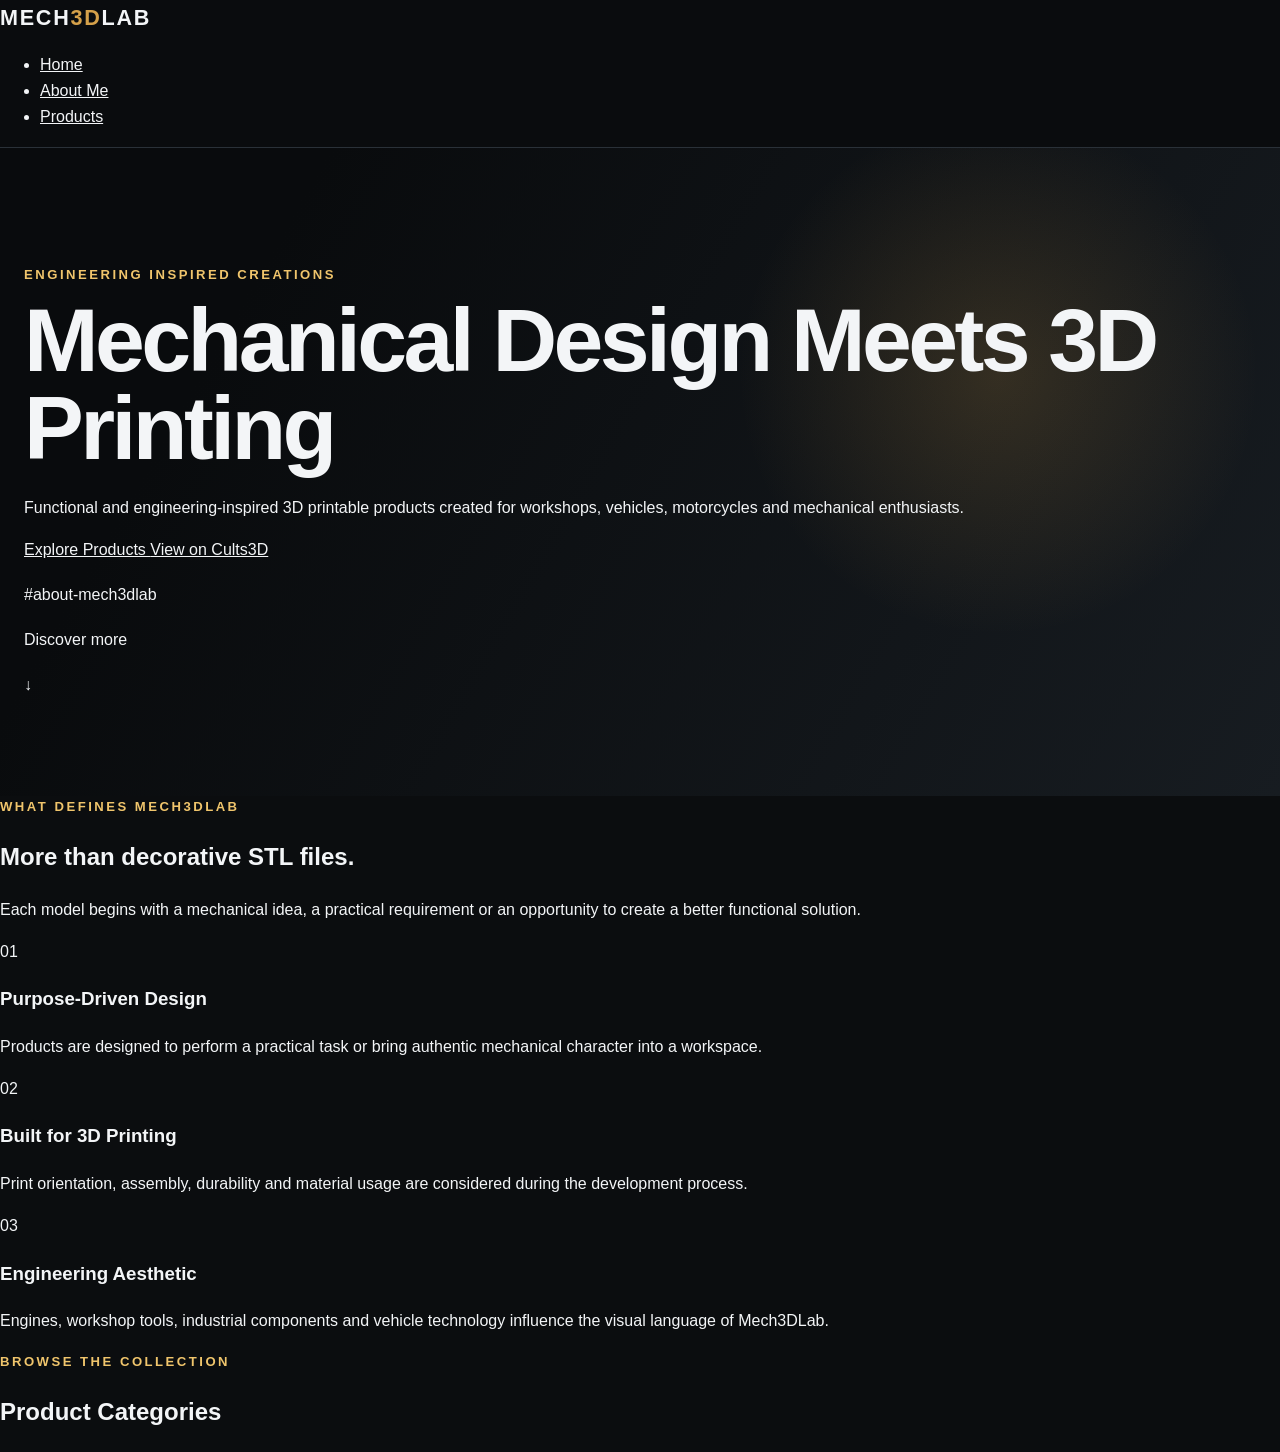
==== index.html @ e99264ec "Update homepage hero design Updated the title and added meta description for SEO. Enhanced navigatio" ====
<!DOCTYPE html>
<html lang="en">

<head>
    <meta charset="UTF-8">

    <meta
        name="viewport"
        content="width=device-width, initial-scale=1.0"
    >

    <title>Mech3DLab | Mechanical 3D Printable Designs</title>

    <meta
        name="description"
        content="Engineering-inspired 3D printable products for workshops, vehicles and motorcycles."
    >

    <link rel="stylesheet" href="styles.css">
</head>

<body>

    <header class="site-header">

        <nav class="navigation">

            <a class="brand" href="index.html">
                MECH<span>3D</span>LAB
            </a>

            <ul class="navigation-links">

                <li>
                    <a class="active" href="index.html">
                        Home
                    </a>
                </li>

                <li>
                    <a href="about.html">
                        About Me
                    </a>
                </li>

                <li>
                    <a href="products.html">
                        Products
                    </a>
                </li>

            </ul>

        </nav>

    </header>

    <main>

        <section class="hero">

            <div class="hero-shade"></div>

            <div class="hero-content">

                <p class="eyebrow">
                    Engineering Inspired Creations
                </p>

                <h1>
                    Mechanical Design
                    <span>Meets 3D Printing</span>
                </h1>

                <p class="hero-description">
                    Functional and engineering-inspired 3D printable
                    products created for workshops, vehicles,
                    motorcycles and mechanical enthusiasts.
                </p>

                <div class="hero-buttons">

                    <a class="button button-primary" href="products.html">
                        Explore Products
                    </a>

                    <a
                        class="button button-secondary"
                        href="https://cults3d.com/en/users/HushWall/3d-models"
                        target="_blank"
                        rel="noopener"
                    >
                        View on Cults3D
                    </a>

                </div>

            </div>

            #about-mech3dlab
                <span>Discover more</span>
                <span class="scroll-arrow">↓</span>
            </a>

        </section>

        <section class="content-section" id="about-mech3dlab">

            <div class="section-heading">

                <p class="eyebrow">
                    What Defines Mech3DLab
                </p>

                <h2>
                    More than decorative STL files.
                </h2>

                <p class="section-description">
                    Each model begins with a mechanical idea,
                    a practical requirement or an opportunity
                    to create a better functional solution.
                </p>

            </div>

            <div class="feature-grid">

                <article class="feature-card">

                    <span class="feature-number">
                        01
                    </span>

                    <h3>
                        Purpose-Driven Design
                    </h3>

                    <p>
                        Products are designed to perform a practical
                        task or bring authentic mechanical character
                        into a workspace.
                    </p>

                </article>

                <article class="feature-card">

                    <span class="feature-number">
                        02
                    </span>

                    <h3>
                        Built for 3D Printing
                    </h3>

                    <p>
                        Print orientation, assembly, durability
                        and material usage are considered during
                        the development process.
                    </p>

                </article>

                <article class="feature-card">

                    <span class="feature-number">
                        03
                    </span>

                    <h3>
                        Engineering Aesthetic
                    </h3>

                    <p>
                        Engines, workshop tools, industrial components
                        and vehicle technology influence the visual
                        language of Mech3DLab.
                    </p>

                </article>

            </div>

        </section>

        <section class="categories-section">

            <div class="section-heading">

                <p class="eyebrow">
                    Browse the Collection
                </p>

                <h2>
                    Product Categories
                </h2>

            </div>

            <div class="category-grid">

                <a
                    class="category-card"
                    href="products.html#mechanical"
                >

                    <span class="category-number">
---- styles.css ----
:root{--bg:#0b0d0f;--panel:#14181c;--panel2:#1b2025;--text:#f3f5f7;--muted:#a9b0b7;--line:#2a3138;--accent:#d5a14a;--accent2:#f0c56c;--max:1180px}*{box-sizing:border-box}html{scroll-behavior:smooth}body{margin:0;font-family:Arial,Helvetica,sans-serif;background:var(--bg);color:var(--text);line-height:1.65}a{color:inherit}.site-header{position:sticky;top:0;z-index:20;background:rgba(11,13,15,.94);border-bottom:1px solid var(--line)}.nav{max-width:var(--max);margin:auto;padding:16px 24px;display:flex;align-items:center;justify-content:space-between;gap:24px}.brand{font-size:1.35rem;font-weight:900;letter-spacing:.08em;text-decoration:none}.brand span{color:var(--accent)}.nav-links{display:flex;gap:24px;list-style:none;margin:0;padding:0}.nav-links a{text-decoration:none;color:var(--muted);font-weight:700}.nav-links a:hover,.nav-links a.active{color:var(--accent2)}.hero{min-height:72vh;display:grid;align-items:center;padding:88px 24px;background:radial-gradient(circle at 78% 35%,rgba(213,161,74,.18),transparent 24%),linear-gradient(120deg,#090b0d 20%,#171c21 100%)}.hero-inner{max-width:var(--max);width:100%;margin:auto;display:grid;grid-template-columns:1.2fr .8fr;gap:52px;align-items:center}.eyebrow{margin:0 0 12px;color:var(--accent2);font-size:.82rem;font-weight:900;letter-spacing:.19em;text-transform:uppercase}.hero h1,.page-hero h1{margin:0 0 22px;font-size:clamp(2.8rem,7vw,5.8rem);line-height:.98;letter-spacing:-.04em}.lead{max-width:720px;color:var(--muted);font-size:1.13rem}.actions{display:flex;flex-wrap:wrap;gap:12px;margin-top:30px}.btn{display:inline-block;padding:12px 20px;border-radius:4px;background:var(--accent);color:#111;text-decoration:none;font-weight:900}.btn:hover{background:var(--accent2)}.btn-outline{background:transparent;color:var(--text);border:1px solid #59616a}.hero-art{min-height:420px;border:1px solid var(--line);background:linear-gradient(145deg,#20262c,#0e1114);display:grid;place-items:center;position:relative;overflow:hidden;padding:30px;text-align:center;color:#d9dde1}.section{max-width:var(--max);margin:auto;padding:82px 24px}.section-head{max-width:760px;margin-bottom:34px}.section h2{margin:0 0 12px;font-size:clamp(2rem,4vw,3.1rem);line-height:1.1}.muted{color:var(--muted)}.grid{display:grid;gap:22px}.grid-2{grid-template-columns:repeat(2,minmax(0,1fr))}.grid-3{grid-template-columns:repeat(3,minmax(0,1fr))}.card{border:1px solid var(--line);background:var(--panel);overflow:hidden}.card-media{aspect-ratio:4/3;background:linear-gradient(145deg,#252c32,#101316);display:grid;place-items:center;color:#8f979f;text-align:center;padding:24px}.card-media img{width:100%;height:100%;object-fit:cover}.card-body{padding:24px}.card h3{margin:0 0 8px;font-size:1.34rem}.tag{display:inline-block;margin-bottom:14px;color:var(--accent2);font-size:.76rem;font-weight:900;letter-spacing:.13em;text-transform:uppercase}.text-link{color:var(--accent2);font-weight:900;text-decoration:none}.category{min-height:260px;padding:30px;border:1px solid var(--line);background:linear-gradient(145deg,var(--panel2),#101316);text-decoration:none;display:flex;flex-direction:column;justify-content:flex-end}.category:hover{border-color:var(--accent)}.category small{color:var(--accent2);font-weight:900;letter-spacing:.14em}.category h3{margin:12px 0 6px;font-size:1.55rem}.page-hero{padding:100px 24px 68px;background:linear-gradient(120deg,#0b0d0f,#1d2329)}.page-hero>div{max-width:var(--max);margin:auto}.about{display:grid;grid-template-columns:.8fr 1.2fr;gap:46px}.portrait{min-height:420px;border:1px solid var(--line);background:linear-gradient(145deg,#242b31,#101316);display:grid;place-items:center;color:#8f979f;text-align:center;padding:30px}.steps{counter-reset:step;list-style:none;padding:0}.steps li{position:relative;padding:0 0 28px 58px}.steps li:before{counter-increment:step;content:counter(step);position:absolute;left:0;top:0;width:38px;height:38px;display:grid;place-items:center;background:var(--accent);color:#111;font-weight:900}.site-footer{border-top:1px solid var(--line);background:#090b0d}.footer{max-width:var(--max);margin:auto;padding:38px 24px;display:flex;justify-content:space-between;gap:24px;color:var(--muted)}.footer a{color:var(--text);text-decoration:none}.notice{padding:18px 20px;border-left:3px solid var(--accent);background:#191d21;color:var(--muted)}@media(max-width:820px){.hero-inner,.about,.grid-2,.grid-3{grid-template-columns:1fr}.hero-art{min-height:300px}.nav{flex-direction:column}.nav-links{gap:16px}.footer{flex-direction:column}}
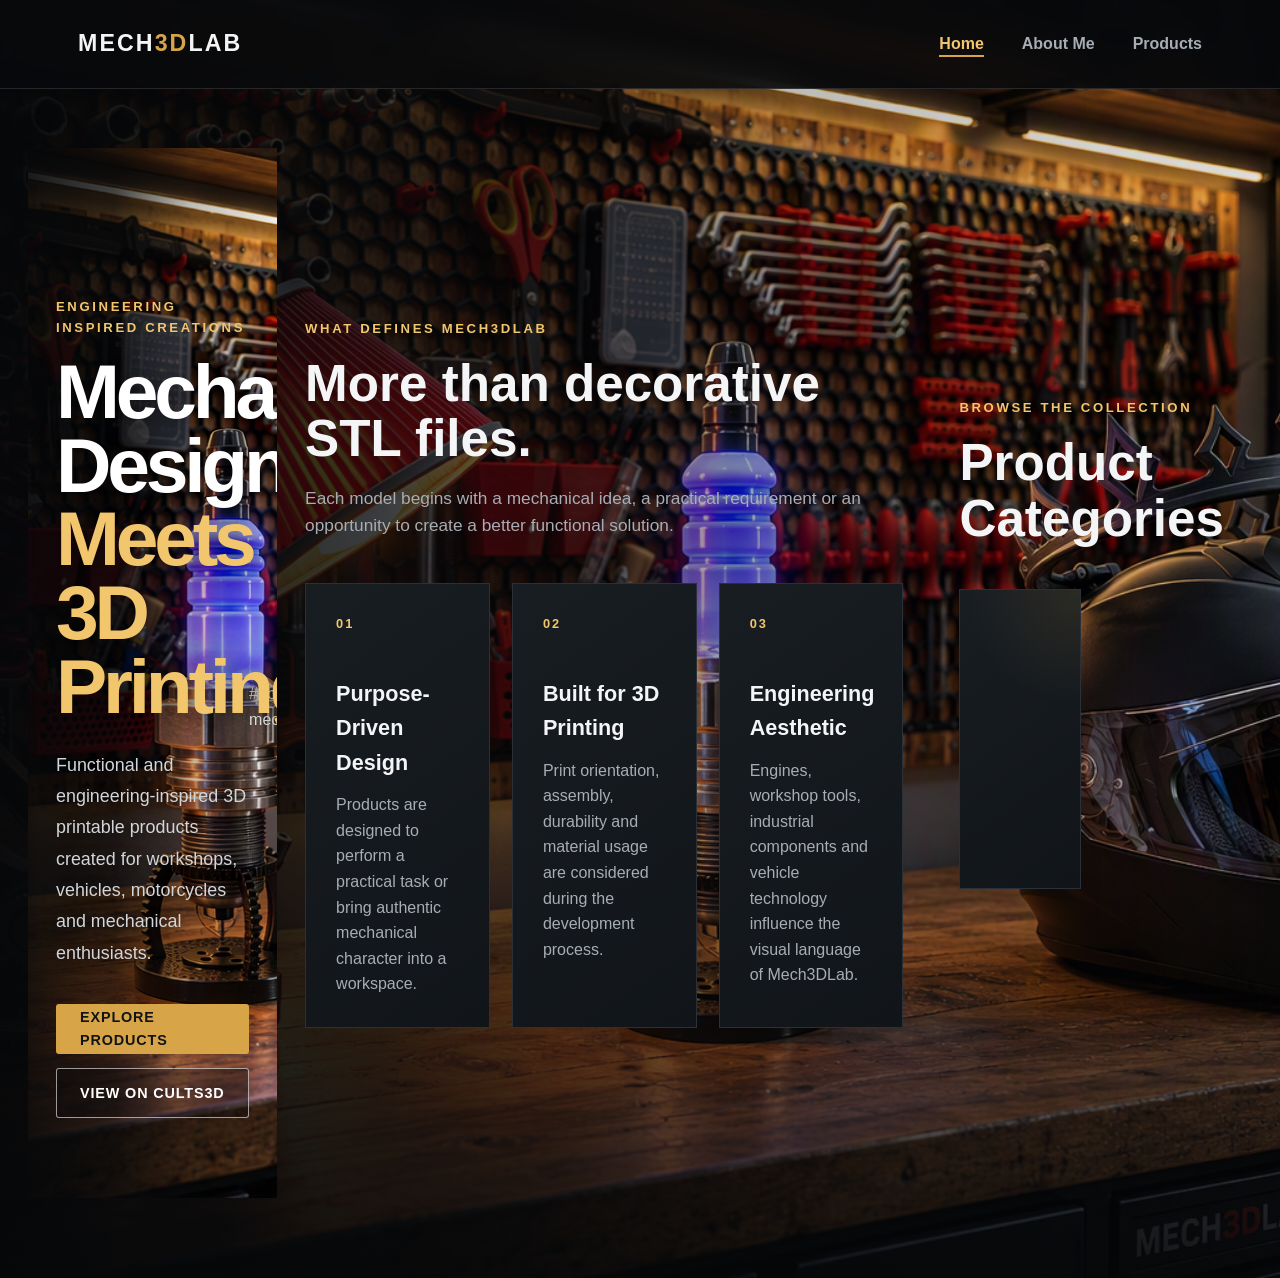
==== commit f78c0639: "Update index.html" ====
--- a/index.html
+++ b/index.html
@@ -59,9 +59,24 @@
 
         <section class="hero">
 
-            <div class="hero-shade"></div>
-
-            <div class="hero-content">
+ <section
+    class="hero"
+    style="
+        background-image:
+        linear-gradient(
+            90deg,
+            rgba(5,7,9,0.92) 0%,
+            rgba(5,7,9,0.75) 35%,
+            rgba(5,7,9,0.25) 65%,
+            rgba(5,7,9,0.05) 100%
+        ),
+        url('mech3dlab_banner.png');
+        background-size: cover;
+        background-position: center;
+    "
+>
+
+    <div class="hero-content">
 
                 <p class="eyebrow">
                     Engineering Inspired Creations
@@ -69,6 +84,7 @@
 
                 <h1>
                     Mechanical Design
+                    <br>
                     <span>Meets 3D Printing</span>
                 </h1>
 
--- a/styles.css
+++ b/styles.css
@@ -1 +1,574 @@
-:root{--bg:#0b0d0f;--panel:#14181c;--panel2:#1b2025;--text:#f3f5f7;--muted:#a9b0b7;--line:#2a3138;--accent:#d5a14a;--accent2:#f0c56c;--max:1180px}*{box-sizing:border-box}html{scroll-behavior:smooth}body{margin:0;font-family:Arial,Helvetica,sans-serif;background:var(--bg);color:var(--text);line-height:1.65}a{color:inherit}.site-header{position:sticky;top:0;z-index:20;background:rgba(11,13,15,.94);border-bottom:1px solid var(--line)}.nav{max-width:var(--max);margin:auto;padding:16px 24px;display:flex;align-items:center;justify-content:space-between;gap:24px}.brand{font-size:1.35rem;font-weight:900;letter-spacing:.08em;text-decoration:none}.brand span{color:var(--accent)}.nav-links{display:flex;gap:24px;list-style:none;margin:0;padding:0}.nav-links a{text-decoration:none;color:var(--muted);font-weight:700}.nav-links a:hover,.nav-links a.active{color:var(--accent2)}.hero{min-height:72vh;display:grid;align-items:center;padding:88px 24px;background:radial-gradient(circle at 78% 35%,rgba(213,161,74,.18),transparent 24%),linear-gradient(120deg,#090b0d 20%,#171c21 100%)}.hero-inner{max-width:var(--max);width:100%;margin:auto;display:grid;grid-template-columns:1.2fr .8fr;gap:52px;align-items:center}.eyebrow{margin:0 0 12px;color:var(--accent2);font-size:.82rem;font-weight:900;letter-spacing:.19em;text-transform:uppercase}.hero h1,.page-hero h1{margin:0 0 22px;font-size:clamp(2.8rem,7vw,5.8rem);line-height:.98;letter-spacing:-.04em}.lead{max-width:720px;color:var(--muted);font-size:1.13rem}.actions{display:flex;flex-wrap:wrap;gap:12px;margin-top:30px}.btn{display:inline-block;padding:12px 20px;border-radius:4px;background:var(--accent);color:#111;text-decoration:none;font-weight:900}.btn:hover{background:var(--accent2)}.btn-outline{background:transparent;color:var(--text);border:1px solid #59616a}.hero-art{min-height:420px;border:1px solid var(--line);background:linear-gradient(145deg,#20262c,#0e1114);display:grid;place-items:center;position:relative;overflow:hidden;padding:30px;text-align:center;color:#d9dde1}.section{max-width:var(--max);margin:auto;padding:82px 24px}.section-head{max-width:760px;margin-bottom:34px}.section h2{margin:0 0 12px;font-size:clamp(2rem,4vw,3.1rem);line-height:1.1}.muted{color:var(--muted)}.grid{display:grid;gap:22px}.grid-2{grid-template-columns:repeat(2,minmax(0,1fr))}.grid-3{grid-template-columns:repeat(3,minmax(0,1fr))}.card{border:1px solid var(--line);background:var(--panel);overflow:hidden}.card-media{aspect-ratio:4/3;background:linear-gradient(145deg,#252c32,#101316);display:grid;place-items:center;color:#8f979f;text-align:center;padding:24px}.card-media img{width:100%;height:100%;object-fit:cover}.card-body{padding:24px}.card h3{margin:0 0 8px;font-size:1.34rem}.tag{display:inline-block;margin-bottom:14px;color:var(--accent2);font-size:.76rem;font-weight:900;letter-spacing:.13em;text-transform:uppercase}.text-link{color:var(--accent2);font-weight:900;text-decoration:none}.category{min-height:260px;padding:30px;border:1px solid var(--line);background:linear-gradient(145deg,var(--panel2),#101316);text-decoration:none;display:flex;flex-direction:column;justify-content:flex-end}.category:hover{border-color:var(--accent)}.category small{color:var(--accent2);font-weight:900;letter-spacing:.14em}.category h3{margin:12px 0 6px;font-size:1.55rem}.page-hero{padding:100px 24px 68px;background:linear-gradient(120deg,#0b0d0f,#1d2329)}.page-hero>div{max-width:var(--max);margin:auto}.about{display:grid;grid-template-columns:.8fr 1.2fr;gap:46px}.portrait{min-height:420px;border:1px solid var(--line);background:linear-gradient(145deg,#242b31,#101316);display:grid;place-items:center;color:#8f979f;text-align:center;padding:30px}.steps{counter-reset:step;list-style:none;padding:0}.steps li{position:relative;padding:0 0 28px 58px}.steps li:before{counter-increment:step;content:counter(step);position:absolute;left:0;top:0;width:38px;height:38px;display:grid;place-items:center;background:var(--accent);color:#111;font-weight:900}.site-footer{border-top:1px solid var(--line);background:#090b0d}.footer{max-width:var(--max);margin:auto;padding:38px 24px;display:flex;justify-content:space-between;gap:24px;color:var(--muted)}.footer a{color:var(--text);text-decoration:none}.notice{padding:18px 20px;border-left:3px solid var(--accent);background:#191d21;color:var(--muted)}@media(max-width:820px){.hero-inner,.about,.grid-2,.grid-3{grid-template-columns:1fr}.hero-art{min-height:300px}.nav{flex-direction:column}.nav-links{gap:16px}.footer{flex-direction:column}}+:root {
+    --background: #0a0c0e;
+    --surface: #111519;
+    --surface-light: #181d22;
+    --text: #f4f5f6;
+    --muted: #a7adb4;
+    --border: #293038;
+    --accent: #d7a548;
+    --accent-light: #f2c66d;
+    --maximum-width: 1180px;
+}
+
+* {
+    box-sizing: border-box;
+}
+
+html {
+    scroll-behavior: smooth;
+}
+
+body {
+    margin: 0;
+    min-width: 320px;
+    background: var(--background);
+    color: var(--text);
+    font-family: Arial, Helvetica, sans-serif;
+    line-height: 1.6;
+}
+
+a {
+    color: inherit;
+}
+
+.site-header {
+    position: fixed;
+    top: 0;
+    left: 0;
+    z-index: 1000;
+    width: 100%;
+    border-bottom: 1px solid rgba(255, 255, 255, 0.12);
+    background: rgba(8, 10, 12, 0.88);
+    backdrop-filter: blur(12px);
+}
+
+.navigation {
+    width: 100%;
+    max-width: var(--maximum-width);
+    min-height: 88px;
+    margin: 0 auto;
+    padding: 0 28px;
+    display: flex;
+    align-items: center;
+    justify-content: space-between;
+    gap: 30px;
+}
+
+.brand {
+    color: var(--text);
+    font-size: 1.45rem;
+    font-weight: 900;
+    letter-spacing: 0.09em;
+    text-decoration: none;
+}
+
+.brand span {
+    color: var(--accent);
+}
+
+.navigation-links {
+    display: flex;
+    align-items: center;
+    gap: 38px;
+    margin: 0;
+    padding: 0;
+    list-style: none;
+}
+
+.navigation-links a {
+    position: relative;
+    padding: 31px 0 26px;
+    color: var(--muted);
+    font-size: 1rem;
+    font-weight: 800;
+    text-decoration: none;
+    transition:
+        color 0.2s ease,
+        border-color 0.2s ease;
+}
+
+.navigation-links a::after {
+    content: "";
+    position: absolute;
+    right: 0;
+    bottom: 21px;
+    left: 0;
+    height: 2px;
+    background: var(--accent);
+    transform: scaleX(0);
+    transform-origin: center;
+    transition: transform 0.2s ease;
+}
+
+.navigation-links a:hover,
+.navigation-links a.active {
+    color: var(--accent-light);
+}
+
+.navigation-links a:hover::after,
+.navigation-links a.active::after {
+    transform: scaleX(1);
+}
+
+.hero {
+    position: relative;
+    min-height: 100vh;
+    padding: 148px 28px 80px;
+    display: flex;
+    align-items: center;
+    overflow: hidden;
+
+    background-image:
+        linear-gradient(
+            90deg,
+            rgba(5, 7, 9, 0.96) 0%,
+            rgba(5, 7, 9, 0.78) 30%,
+            rgba(5, 7, 9, 0.25) 62%,
+            rgba(5, 7, 9, 0.10) 100%
+        ),
+        linear-gradient(
+            0deg,
+            rgba(5, 7, 9, 0.72) 0%,
+            rgba(5, 7, 9, 0) 34%
+        ),
+        url("mech3dlab_banner.png");
+
+    background-repeat: no-repeat;
+    background-position: center center;
+    background-size: cover;
+}
+
+.hero-shade {
+    position: absolute;
+    inset: 0;
+    pointer-events: none;
+
+    background:
+        radial-gradient(
+            circle at 22% 48%,
+            rgba(215, 165, 72, 0.11),
+            transparent 35%
+        );
+}
+
+.hero-content {
+    position: relative;
+    z-index: 2;
+    width: 100%;
+    max-width: var(--maximum-width);
+    margin: 0 auto;
+}
+
+.eyebrow {
+    margin: 0 0 17px;
+    color: var(--accent-light);
+    font-size: 0.82rem;
+    font-weight: 900;
+    letter-spacing: 0.2em;
+    text-transform: uppercase;
+}
+
+.hero h1 {
+    max-width: 790px;
+    margin: 0;
+    color: #ffffff;
+    font-size: clamp(3.1rem, 6vw, 6.2rem);
+    font-weight: 900;
+    letter-spacing: -0.055em;
+    line-height: 0.96;
+    text-shadow: 0 5px 25px rgba(0, 0, 0, 0.55);
+}
+
+.hero h1 span {
+    display: block;
+    color: var(--accent-light);
+}
+
+.hero-description {
+    max-width: 630px;
+    margin: 26px 0 0;
+    color: #d2d6da;
+    font-size: 1.12rem;
+    line-height: 1.75;
+    text-shadow: 0 3px 14px rgba(0, 0, 0, 0.75);
+}
+
+.hero-buttons {
+    display: flex;
+    flex-wrap: wrap;
+    gap: 14px;
+    margin-top: 35px;
+}
+
+.button {
+    display: inline-flex;
+    min-height: 50px;
+    padding: 0 23px;
+    align-items: center;
+    justify-content: center;
+    border: 1px solid transparent;
+    border-radius: 3px;
+    font-size: 0.9rem;
+    font-weight: 900;
+    letter-spacing: 0.06em;
+    text-decoration: none;
+    text-transform: uppercase;
+    transition:
+        transform 0.2s ease,
+        background 0.2s ease,
+        border-color 0.2s ease;
+}
+
+.button:hover {
+    transform: translateY(-2px);
+}
+
+.button-primary {
+    background: var(--accent);
+    color: #111315;
+}
+
+.button-primary:hover {
+    background: var(--accent-light);
+}
+
+.button-secondary {
+    border-color: rgba(255, 255, 255, 0.58);
+    background: rgba(8, 10, 12, 0.38);
+    color: #ffffff;
+}
+
+.button-secondary:hover {
+    border-color: var(--accent-light);
+    background: rgba(8, 10, 12, 0.78);
+}
+
+.scroll-indicator {
+    position: absolute;
+    bottom: 25px;
+    left: 50%;
+    z-index: 3;
+    display: flex;
+    flex-direction: column;
+    align-items: center;
+    color: rgba(255, 255, 255, 0.76);
+    font-size: 0.72rem;
+    font-weight: 800;
+    letter-spacing: 0.12em;
+    text-decoration: none;
+    text-transform: uppercase;
+    transform: translateX(-50%);
+}
+
+.scroll-arrow {
+    margin-top: 4px;
+    color: var(--accent-light);
+    font-size: 1.4rem;
+    line-height: 1;
+}
+
+.content-section,
+.categories-section {
+    max-width: var(--maximum-width);
+    margin: 0 auto;
+    padding: 95px 28px;
+}
+
+.categories-section {
+    padding-top: 35px;
+}
+
+.section-heading {
+    max-width: 760px;
+    margin-bottom: 43px;
+}
+
+.section-heading h2 {
+    margin: 0 0 18px;
+    font-size: clamp(2.1rem, 4vw, 3.5rem);
+    line-height: 1.08;
+}
+
+.section-description {
+    margin: 0;
+    color: var(--muted);
+    font-size: 1.08rem;
+}
+
+.feature-grid {
+    display: grid;
+    grid-template-columns: repeat(3, minmax(0, 1fr));
+    gap: 22px;
+}
+
+.feature-card {
+    min-height: 260px;
+    padding: 30px;
+    border: 1px solid var(--border);
+    background:
+        linear-gradient(
+            145deg,
+            var(--surface-light),
+            var(--surface)
+        );
+}
+
+.feature-number {
+    display: block;
+    margin-bottom: 42px;
+    color: var(--accent-light);
+    font-size: 0.8rem;
+    font-weight: 900;
+    letter-spacing: 0.16em;
+}
+
+.feature-card h3 {
+    margin: 0 0 12px;
+    font-size: 1.35rem;
+}
+
+.feature-card p {
+    margin: 0;
+    color: var(--muted);
+}
+
+.category-grid {
+    display: grid;
+    grid-template-columns: repeat(2, minmax(0, 1fr));
+    gap: 22px;
+}
+
+.category-card {
+    min-height: 300px;
+    padding: 32px;
+    display: flex;
+    flex-direction: column;
+    justify-content: flex-end;
+    border: 1px solid var(--border);
+    background:
+        radial-gradient(
+            circle at 100% 0%,
+            rgba(215, 165, 72, 0.11),
+            transparent 36%
+        ),
+        linear-gradient(
+            145deg,
+            var(--surface-light),
+            var(--surface)
+        );
+    text-decoration: none;
+    transition:
+        border-color 0.2s ease,
+        transform 0.2s ease;
+}
+
+.category-card:hover {
+    border-color: var(--accent);
+    transform: translateY(-3px);
+}
+
+.category-number {
+    margin-bottom: auto;
+    color: var(--accent-light);
+    font-size: 0.76rem;
+    font-weight: 900;
+    letter-spacing: 0.15em;
+    text-transform: uppercase;
+}
+
+.category-card h3 {
+    margin: 42px 0 10px;
+    font-size: 1.52rem;
+}
+
+.category-card p {
+    max-width: 470px;
+    margin: 0;
+    color: var(--muted);
+}
+
+.category-link {
+    margin-top: 22px;
+    color: var(--accent-light);
+    font-size: 0.87rem;
+    font-weight: 900;
+    letter-spacing: 0.05em;
+    text-transform: uppercase;
+}
+
+.site-footer {
+    border-top: 1px solid var(--border);
+    background: #07090a;
+}
+
+.footer-content {
+    max-width: var(--maximum-width);
+    margin: 0 auto;
+    padding: 55px 28px 35px;
+    display: flex;
+    justify-content: space-between;
+    gap: 40px;
+}
+
+.footer-brand {
+    color: var(--text);
+    font-size: 1.25rem;
+    font-weight: 900;
+    letter-spacing: 0.09em;
+    text-decoration: none;
+}
+
+.footer-brand span {
+    color: var(--accent);
+}
+
+.footer-content p {
+    max-width: 450px;
+    margin: 12px 0 0;
+    color: var(--muted);
+}
+
+.footer-links {
+    display: flex;
+    flex-wrap: wrap;
+    align-content: flex-start;
+    gap: 25px;
+}
+
+.footer-links a {
+    color: var(--muted);
+    font-weight: 700;
+    text-decoration: none;
+}
+
+.footer-links a:hover {
+    color: var(--accent-light);
+}
+
+.footer-bottom {
+    max-width: var(--maximum-width);
+    margin: 0 auto;
+    padding: 22px 28px;
+    border-top: 1px solid var(--border);
+    color: #747b82;
+    font-size: 0.84rem;
+}
+
+@media (max-width: 900px) {
+
+    .feature-grid {
+        grid-template-columns: 1fr;
+    }
+
+    .hero {
+        background-position: 58% center;
+    }
+
+    .hero-content {
+        padding-right: 20%;
+    }
+
+}
+
+@media (max-width: 720px) {
+
+    .site-header {
+        position: absolute;
+    }
+
+    .navigation {
+        min-height: auto;
+        padding-top: 18px;
+        padding-bottom: 18px;
+        flex-direction: column;
+        gap: 12px;
+    }
+
+    .navigation-links {
+        width: 100%;
+        justify-content: center;
+        gap: 24px;
+    }
+
+    .navigation-links a {
+        padding: 4px 0 10px;
+        font-size: 0.87rem;
+    }
+
+    .navigation-links a::after {
+        bottom: 3px;
+    }
+
+    .hero {
+        min-height: 100svh;
+        padding-top: 155px;
+        background-position: 62% center;
+    }
+
+    .hero::before {
+        content: "";
+        position: absolute;
+        inset: 0;
+        background: rgba(5, 7, 9, 0.25);
+    }
+
+    .hero-content {
+        padding-right: 0;
+    }
+
+    .hero h1 {
+        font-size: clamp(2.7rem, 13vw, 4.5rem);
+    }
+
+    .hero-description {
+        max-width: 520px;
+        font-size: 1rem;
+    }
+
+    .category-grid {
+        grid-template-columns: 1fr;
+    }
+
+    .footer-content {
+        flex-direction: column;
+    }
+
+}
+
+@media (max-width: 460px) {
+
+    .navigation {
+        padding-right: 18px;
+        padding-left: 18px;
+    }
+
+    .navigation-links {
+        gap: 15px;
+    }
+
+    .hero,
+    .content-section,
+    .categories-section {
+        padding-right: 18px;
+        padding-left: 18px;
+    }
+
+    .hero-buttons {
+        flex-direction: column;
+        align-items: stretch;
+    }
+
+    .button {
+        width: 100%;
+    }
+
+    .scroll-indicator {
+        display: none;
+    }
+
+    .feature-card,
+    .category-card {
+        padding: 25px;
+    }
+
+}
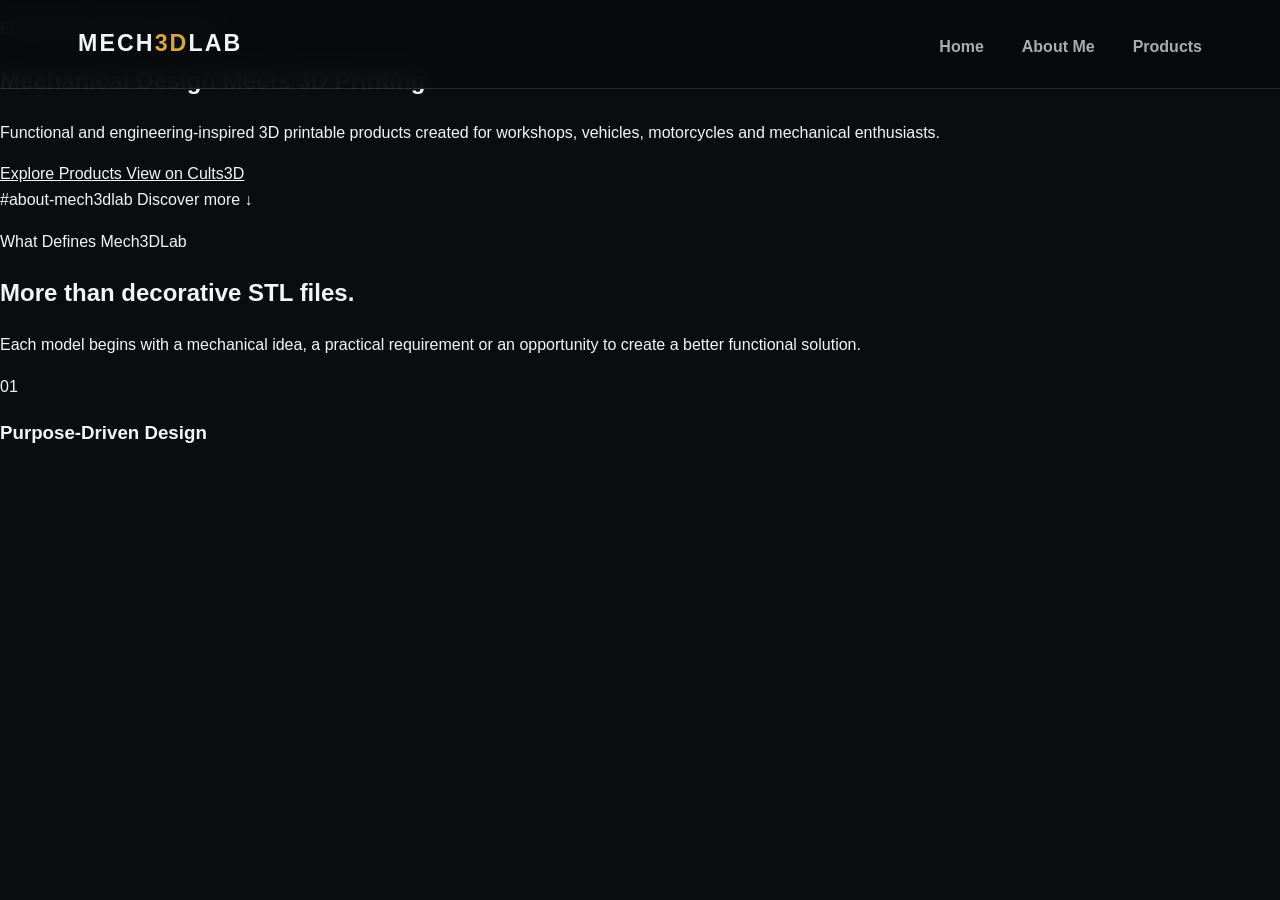
==== commit 6c07be46: "Refactor HTML structure for improved semantics" ====
--- a/index.html
+++ b/index.html
@@ -21,205 +21,129 @@
 
 <body>
 
-    <header class="site-header">
+<header class="site-header">
 
-        <nav class="navigation">
+    <nav class="navigation">
 
-            <a class="brand" href="index.html">
-                MECH<span>3D</span>LAB
-            </a>
+        <a class="brand" href="index.html">
+            MECH<span>3D</span>LAB
+        </a>
 
-            <ul class="navigation-links">
+        <ul class="navigation-links">
 
-                <li>
-                    <a class="active" href="index.html">
-                        Home
-                    </a>
-                </li>
+            <li>
+                <a class="active" href="index.html">
+                    Home
+                </a>
+            </li>
 
-                <li>
-                    <a href="about.html">
-                        About Me
-                    </a>
-                </li>
+            <li>
+                <a href="about.html">
+                    About Me
+                </a>
+            </li>
 
-                <li>
-                    <a href="products.html">
-                        Products
-                    </a>
-                </li>
+            <li>
+                <a href="products.html">
+                    Products
+                </a>
+            </li>
 
-            </ul>
+        </ul>
 
-        </nav>
+    </nav>
 
-    </header>
+</header>
 
-    <main>
+<main>
 
-        <section class="hero">
+    <section class="hero">
 
- <section
-    class="hero"
-    style="
-        background-image:
-        linear-gradient(
-            90deg,
-            rgba(5,7,9,0.92) 0%,
-            rgba(5,7,9,0.75) 35%,
-            rgba(5,7,9,0.25) 65%,
-            rgba(5,7,9,0.05) 100%
-        ),
-        url('mech3dlab_banner.png');
-        background-size: cover;
-        background-position: center;
-    "
->
+        <div class="hero-shade"></div>
 
-    <div class="hero-content">
+        <div class="hero-content">
 
-                <p class="eyebrow">
-                    Engineering Inspired Creations
-                </p>
+            <p class="eyebrow">
+                Engineering Inspired Creations
+            </p>
 
-                <h1>
-                    Mechanical Design
-                    <br>
-                    <span>Meets 3D Printing</span>
-                </h1>
+            <h1>
+                Mechanical Design
+                <span>Meets 3D Printing</span>
+            </h1>
 
-                <p class="hero-description">
-                    Functional and engineering-inspired 3D printable
-                    products created for workshops, vehicles,
-                    motorcycles and mechanical enthusiasts.
-                </p>
+            <p class="hero-description">
+                Functional and engineering-inspired 3D printable
+                products created for workshops, vehicles,
+                motorcycles and mechanical enthusiasts.
+            </p>
 
-                <div class="hero-buttons">
+            <div class="hero-buttons">
 
-                    <a class="button button-primary" href="products.html">
-                        Explore Products
-                    </a>
+                <a
+                    class="button button-primary"
+                    href="products.html"
+                >
+                    Explore Products
+                </a>
 
-                    <a
-                        class="button button-secondary"
-                        href="https://cults3d.com/en/users/HushWall/3d-models"
-                        target="_blank"
-                        rel="noopener"
-                    >
-                        View on Cults3D
-                    </a>
-
-                </div>
+                <a
+                    class="button button-secondary"
+                    href="https://cults3d.com/en/users/HushWall/3d-models"
+                    target="_blank"
+                    rel="noopener"
+                >
+                    View on Cults3D
+                </a>
 
             </div>
 
-            #about-mech3dlab
-                <span>Discover more</span>
-                <span class="scroll-arrow">↓</span>
-            </a>
+        </div>
 
-        </section>
+        #about-mech3dlab
 
-        <section class="content-section" id="about-mech3dlab">
+            <span>
+                Discover more
+            </span>
 
-            <div class="section-heading">
+            <span class="scroll-arrow">
+                ↓
+            </span>
 
-                <p class="eyebrow">
-                    What Defines Mech3DLab
-                </p>
+        </a>
 
-                <h2>
-                    More than decorative STL files.
-                </h2>
+    </section>
 
-                <p class="section-description">
-                    Each model begins with a mechanical idea,
-                    a practical requirement or an opportunity
-                    to create a better functional solution.
-                </p>
+    <section
+        class="content-section"
+        id="about-mech3dlab"
+    >
 
-            </div>
+        <div class="section-heading">
 
-            <div class="feature-grid">
+            <p class="eyebrow">
+                What Defines Mech3DLab
+            </p>
 
-                <article class="feature-card">
+            <h2>
+                More than decorative STL files.
+            </h2>
 
-                    <span class="feature-number">
-                        01
-                    </span>
+            <p class="section-description">
+                Each model begins with a mechanical idea,
+                a practical requirement or an opportunity
+                to create a better functional solution.
+            </p>
 
-                    <h3>
-                        Purpose-Driven Design
-                    </h3>
+        </div>
 
-                    <p>
-                        Products are designed to perform a practical
-                        task or bring authentic mechanical character
-                        into a workspace.
-                    </p>
+        <div class="feature-grid">
 
-                </article>
+            <article class="feature-card">
 
-                <article class="feature-card">
+                <span class="feature-number">
+                    01
+                </span>
 
-                    <span class="feature-number">
-                        02
-                    </span>
-
-                    <h3>
-                        Built for 3D Printing
-                    </h3>
-
-                    <p>
-                        Print orientation, assembly, durability
-                        and material usage are considered during
-                        the development process.
-                    </p>
-
-                </article>
-
-                <article class="feature-card">
-
-                    <span class="feature-number">
-                        03
-                    </span>
-
-                    <h3>
-                        Engineering Aesthetic
-                    </h3>
-
-                    <p>
-                        Engines, workshop tools, industrial components
-                        and vehicle technology influence the visual
-                        language of Mech3DLab.
-                    </p>
-
-                </article>
-
-            </div>
-
-        </section>
-
-        <section class="categories-section">
-
-            <div class="section-heading">
-
-                <p class="eyebrow">
-                    Browse the Collection
-                </p>
-
-                <h2>
-                    Product Categories
-                </h2>
-
-            </div>
-
-            <div class="category-grid">
-
-                <a
-                    class="category-card"
-                    href="products.html#mechanical"
-                >
-
-                    <span class="category-number">
-  
+                <h3>
+                    Purpose-Driven Design
--- a/styles.css
+++ b/styles.css
@@ -31,6 +31,8 @@
     color: inherit;
 }
 
+/* HEADER */
+
 .site-header {
     position: fixed;
     top: 0;
@@ -38,7 +40,7 @@
     z-index: 1000;
     width: 100%;
     border-bottom: 1px solid rgba(255, 255, 255, 0.12);
-    background: rgba(8, 10, 12, 0.88);
+    background: rgba(8, 10, 12, 0.93);
     backdrop-filter: blur(12px);
 }
 
@@ -75,500 +77,24 @@
     list-style: none;
 }
 
+.navigation-links li {
+    margin: 0;
+    padding: 0;
+    list-style: none;
+}
+
 .navigation-links a {
     position: relative;
+    display: block;
     padding: 31px 0 26px;
     color: var(--muted);
     font-size: 1rem;
     font-weight: 800;
     text-decoration: none;
-    transition:
-        color 0.2s ease,
-        border-color 0.2s ease;
+    transition: color 0.2s ease;
 }
 
 .navigation-links a::after {
     content: "";
     position: absolute;
-    right: 0;
-    bottom: 21px;
-    left: 0;
-    height: 2px;
-    background: var(--accent);
-    transform: scaleX(0);
-    transform-origin: center;
-    transition: transform 0.2s ease;
-}
-
-.navigation-links a:hover,
-.navigation-links a.active {
-    color: var(--accent-light);
-}
-
-.navigation-links a:hover::after,
-.navigation-links a.active::after {
-    transform: scaleX(1);
-}
-
-.hero {
-    position: relative;
-    min-height: 100vh;
-    padding: 148px 28px 80px;
-    display: flex;
-    align-items: center;
-    overflow: hidden;
-
-    background-image:
-        linear-gradient(
-            90deg,
-            rgba(5, 7, 9, 0.96) 0%,
-            rgba(5, 7, 9, 0.78) 30%,
-            rgba(5, 7, 9, 0.25) 62%,
-            rgba(5, 7, 9, 0.10) 100%
-        ),
-        linear-gradient(
-            0deg,
-            rgba(5, 7, 9, 0.72) 0%,
-            rgba(5, 7, 9, 0) 34%
-        ),
-        url("mech3dlab_banner.png");
-
-    background-repeat: no-repeat;
-    background-position: center center;
-    background-size: cover;
-}
-
-.hero-shade {
-    position: absolute;
-    inset: 0;
-    pointer-events: none;
-
-    background:
-        radial-gradient(
-            circle at 22% 48%,
-            rgba(215, 165, 72, 0.11),
-            transparent 35%
-        );
-}
-
-.hero-content {
-    position: relative;
-    z-index: 2;
-    width: 100%;
-    max-width: var(--maximum-width);
-    margin: 0 auto;
-}
-
-.eyebrow {
-    margin: 0 0 17px;
-    color: var(--accent-light);
-    font-size: 0.82rem;
-    font-weight: 900;
-    letter-spacing: 0.2em;
-    text-transform: uppercase;
-}
-
-.hero h1 {
-    max-width: 790px;
-    margin: 0;
-    color: #ffffff;
-    font-size: clamp(3.1rem, 6vw, 6.2rem);
-    font-weight: 900;
-    letter-spacing: -0.055em;
-    line-height: 0.96;
-    text-shadow: 0 5px 25px rgba(0, 0, 0, 0.55);
-}
-
-.hero h1 span {
-    display: block;
-    color: var(--accent-light);
-}
-
-.hero-description {
-    max-width: 630px;
-    margin: 26px 0 0;
-    color: #d2d6da;
-    font-size: 1.12rem;
-    line-height: 1.75;
-    text-shadow: 0 3px 14px rgba(0, 0, 0, 0.75);
-}
-
-.hero-buttons {
-    display: flex;
-    flex-wrap: wrap;
-    gap: 14px;
-    margin-top: 35px;
-}
-
-.button {
-    display: inline-flex;
-    min-height: 50px;
-    padding: 0 23px;
-    align-items: center;
-    justify-content: center;
-    border: 1px solid transparent;
-    border-radius: 3px;
-    font-size: 0.9rem;
-    font-weight: 900;
-    letter-spacing: 0.06em;
-    text-decoration: none;
-    text-transform: uppercase;
-    transition:
-        transform 0.2s ease,
-        background 0.2s ease,
-        border-color 0.2s ease;
-}
-
-.button:hover {
-    transform: translateY(-2px);
-}
-
-.button-primary {
-    background: var(--accent);
-    color: #111315;
-}
-
-.button-primary:hover {
-    background: var(--accent-light);
-}
-
-.button-secondary {
-    border-color: rgba(255, 255, 255, 0.58);
-    background: rgba(8, 10, 12, 0.38);
-    color: #ffffff;
-}
-
-.button-secondary:hover {
-    border-color: var(--accent-light);
-    background: rgba(8, 10, 12, 0.78);
-}
-
-.scroll-indicator {
-    position: absolute;
-    bottom: 25px;
-    left: 50%;
-    z-index: 3;
-    display: flex;
-    flex-direction: column;
-    align-items: center;
-    color: rgba(255, 255, 255, 0.76);
-    font-size: 0.72rem;
-    font-weight: 800;
-    letter-spacing: 0.12em;
-    text-decoration: none;
-    text-transform: uppercase;
-    transform: translateX(-50%);
-}
-
-.scroll-arrow {
-    margin-top: 4px;
-    color: var(--accent-light);
-    font-size: 1.4rem;
-    line-height: 1;
-}
-
-.content-section,
-.categories-section {
-    max-width: var(--maximum-width);
-    margin: 0 auto;
-    padding: 95px 28px;
-}
-
-.categories-section {
-    padding-top: 35px;
-}
-
-.section-heading {
-    max-width: 760px;
-    margin-bottom: 43px;
-}
-
-.section-heading h2 {
-    margin: 0 0 18px;
-    font-size: clamp(2.1rem, 4vw, 3.5rem);
-    line-height: 1.08;
-}
-
-.section-description {
-    margin: 0;
-    color: var(--muted);
-    font-size: 1.08rem;
-}
-
-.feature-grid {
-    display: grid;
-    grid-template-columns: repeat(3, minmax(0, 1fr));
-    gap: 22px;
-}
-
-.feature-card {
-    min-height: 260px;
-    padding: 30px;
-    border: 1px solid var(--border);
-    background:
-        linear-gradient(
-            145deg,
-            var(--surface-light),
-            var(--surface)
-        );
-}
-
-.feature-number {
-    display: block;
-    margin-bottom: 42px;
-    color: var(--accent-light);
-    font-size: 0.8rem;
-    font-weight: 900;
-    letter-spacing: 0.16em;
-}
-
-.feature-card h3 {
-    margin: 0 0 12px;
-    font-size: 1.35rem;
-}
-
-.feature-card p {
-    margin: 0;
-    color: var(--muted);
-}
-
-.category-grid {
-    display: grid;
-    grid-template-columns: repeat(2, minmax(0, 1fr));
-    gap: 22px;
-}
-
-.category-card {
-    min-height: 300px;
-    padding: 32px;
-    display: flex;
-    flex-direction: column;
-    justify-content: flex-end;
-    border: 1px solid var(--border);
-    background:
-        radial-gradient(
-            circle at 100% 0%,
-            rgba(215, 165, 72, 0.11),
-            transparent 36%
-        ),
-        linear-gradient(
-            145deg,
-            var(--surface-light),
-            var(--surface)
-        );
-    text-decoration: none;
-    transition:
-        border-color 0.2s ease,
-        transform 0.2s ease;
-}
-
-.category-card:hover {
-    border-color: var(--accent);
-    transform: translateY(-3px);
-}
-
-.category-number {
-    margin-bottom: auto;
-    color: var(--accent-light);
-    font-size: 0.76rem;
-    font-weight: 900;
-    letter-spacing: 0.15em;
-    text-transform: uppercase;
-}
-
-.category-card h3 {
-    margin: 42px 0 10px;
-    font-size: 1.52rem;
-}
-
-.category-card p {
-    max-width: 470px;
-    margin: 0;
-    color: var(--muted);
-}
-
-.category-link {
-    margin-top: 22px;
-    color: var(--accent-light);
-    font-size: 0.87rem;
-    font-weight: 900;
-    letter-spacing: 0.05em;
-    text-transform: uppercase;
-}
-
-.site-footer {
-    border-top: 1px solid var(--border);
-    background: #07090a;
-}
-
-.footer-content {
-    max-width: var(--maximum-width);
-    margin: 0 auto;
-    padding: 55px 28px 35px;
-    display: flex;
-    justify-content: space-between;
-    gap: 40px;
-}
-
-.footer-brand {
-    color: var(--text);
-    font-size: 1.25rem;
-    font-weight: 900;
-    letter-spacing: 0.09em;
-    text-decoration: none;
-}
-
-.footer-brand span {
-    color: var(--accent);
-}
-
-.footer-content p {
-    max-width: 450px;
-    margin: 12px 0 0;
-    color: var(--muted);
-}
-
-.footer-links {
-    display: flex;
-    flex-wrap: wrap;
-    align-content: flex-start;
-    gap: 25px;
-}
-
-.footer-links a {
-    color: var(--muted);
-    font-weight: 700;
-    text-decoration: none;
-}
-
-.footer-links a:hover {
-    color: var(--accent-light);
-}
-
-.footer-bottom {
-    max-width: var(--maximum-width);
-    margin: 0 auto;
-    padding: 22px 28px;
-    border-top: 1px solid var(--border);
-    color: #747b82;
-    font-size: 0.84rem;
-}
-
-@media (max-width: 900px) {
-
-    .feature-grid {
-        grid-template-columns: 1fr;
-    }
-
-    .hero {
-        background-position: 58% center;
-    }
-
-    .hero-content {
-        padding-right: 20%;
-    }
-
-}
-
-@media (max-width: 720px) {
-
-    .site-header {
-        position: absolute;
-    }
-
-    .navigation {
-        min-height: auto;
-        padding-top: 18px;
-        padding-bottom: 18px;
-        flex-direction: column;
-        gap: 12px;
-    }
-
-    .navigation-links {
-        width: 100%;
-        justify-content: center;
-        gap: 24px;
-    }
-
-    .navigation-links a {
-        padding: 4px 0 10px;
-        font-size: 0.87rem;
-    }
-
-    .navigation-links a::after {
-        bottom: 3px;
-    }
-
-    .hero {
-        min-height: 100svh;
-        padding-top: 155px;
-        background-position: 62% center;
-    }
-
-    .hero::before {
-        content: "";
-        position: absolute;
-        inset: 0;
-        background: rgba(5, 7, 9, 0.25);
-    }
-
-    .hero-content {
-        padding-right: 0;
-    }
-
-    .hero h1 {
-        font-size: clamp(2.7rem, 13vw, 4.5rem);
-    }
-
-    .hero-description {
-        max-width: 520px;
-        font-size: 1rem;
-    }
-
-    .category-grid {
-        grid-template-columns: 1fr;
-    }
-
-    .footer-content {
-        flex-direction: column;
-    }
-
-}
-
-@media (max-width: 460px) {
-
-    .navigation {
-        padding-right: 18px;
-        padding-left: 18px;
-    }
-
-    .navigation-links {
-        gap: 15px;
-    }
-
-    .hero,
-    .content-section,
-    .categories-section {
-        padding-right: 18px;
-        padding-left: 18px;
-    }
-
-    .hero-buttons {
-        flex-direction: column;
-        align-items: stretch;
-    }
-
-    .button {
-        width: 100%;
-    }
-
-    .scroll-indicator {
-        display: none;
-    }
-
-    .feature-card,
-    .category-card {
-        padding: 25px;
-    }
-
-}
+    right: 0
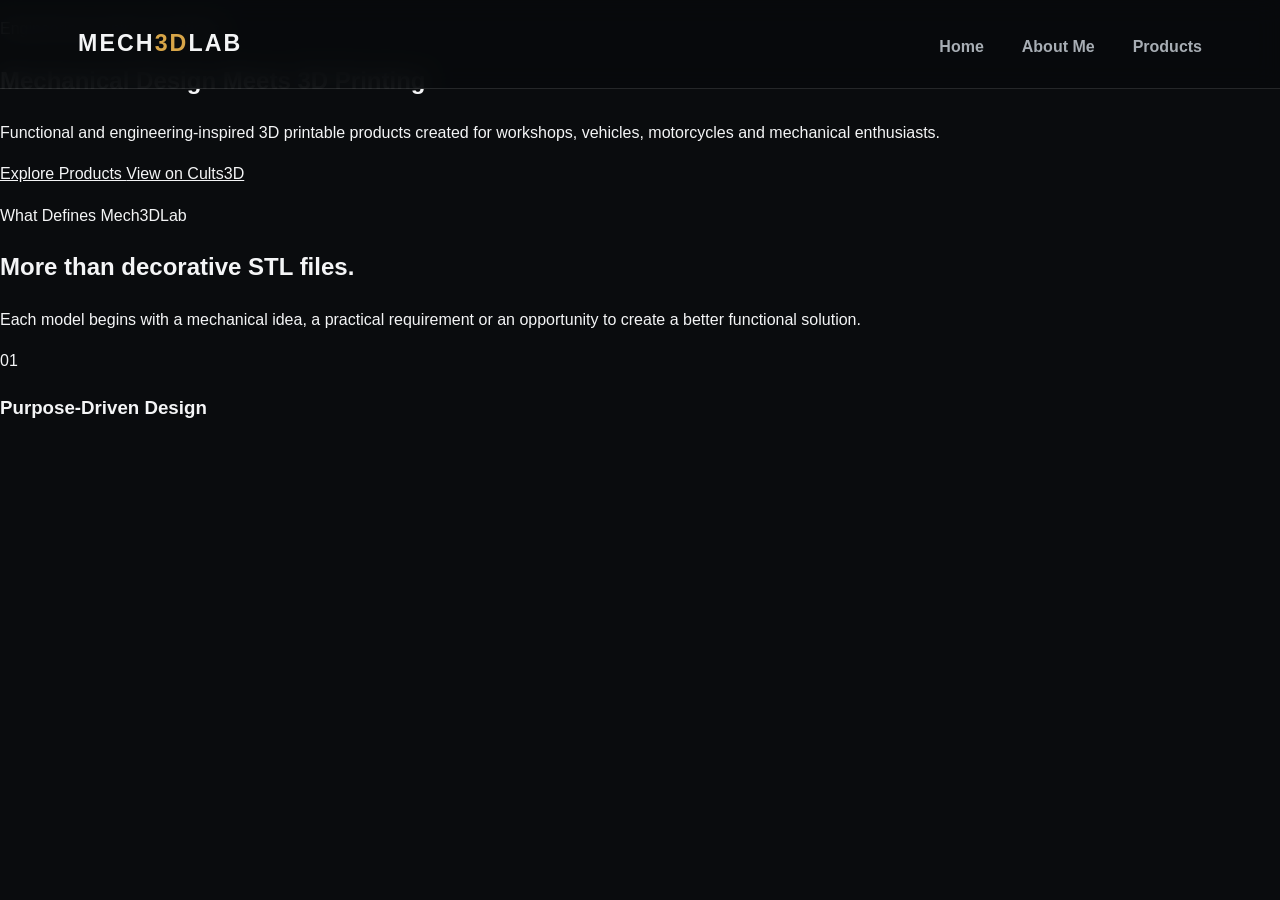
==== commit c4ba5489: "Update index.html" ====
--- a/index.html
+++ b/index.html
@@ -100,16 +100,6 @@
 
         </div>
 
-        #about-mech3dlab
-
-            <span>
-                Discover more
-            </span>
-
-            <span class="scroll-arrow">
-                ↓
-            </span>
-
         </a>
 
     </section>
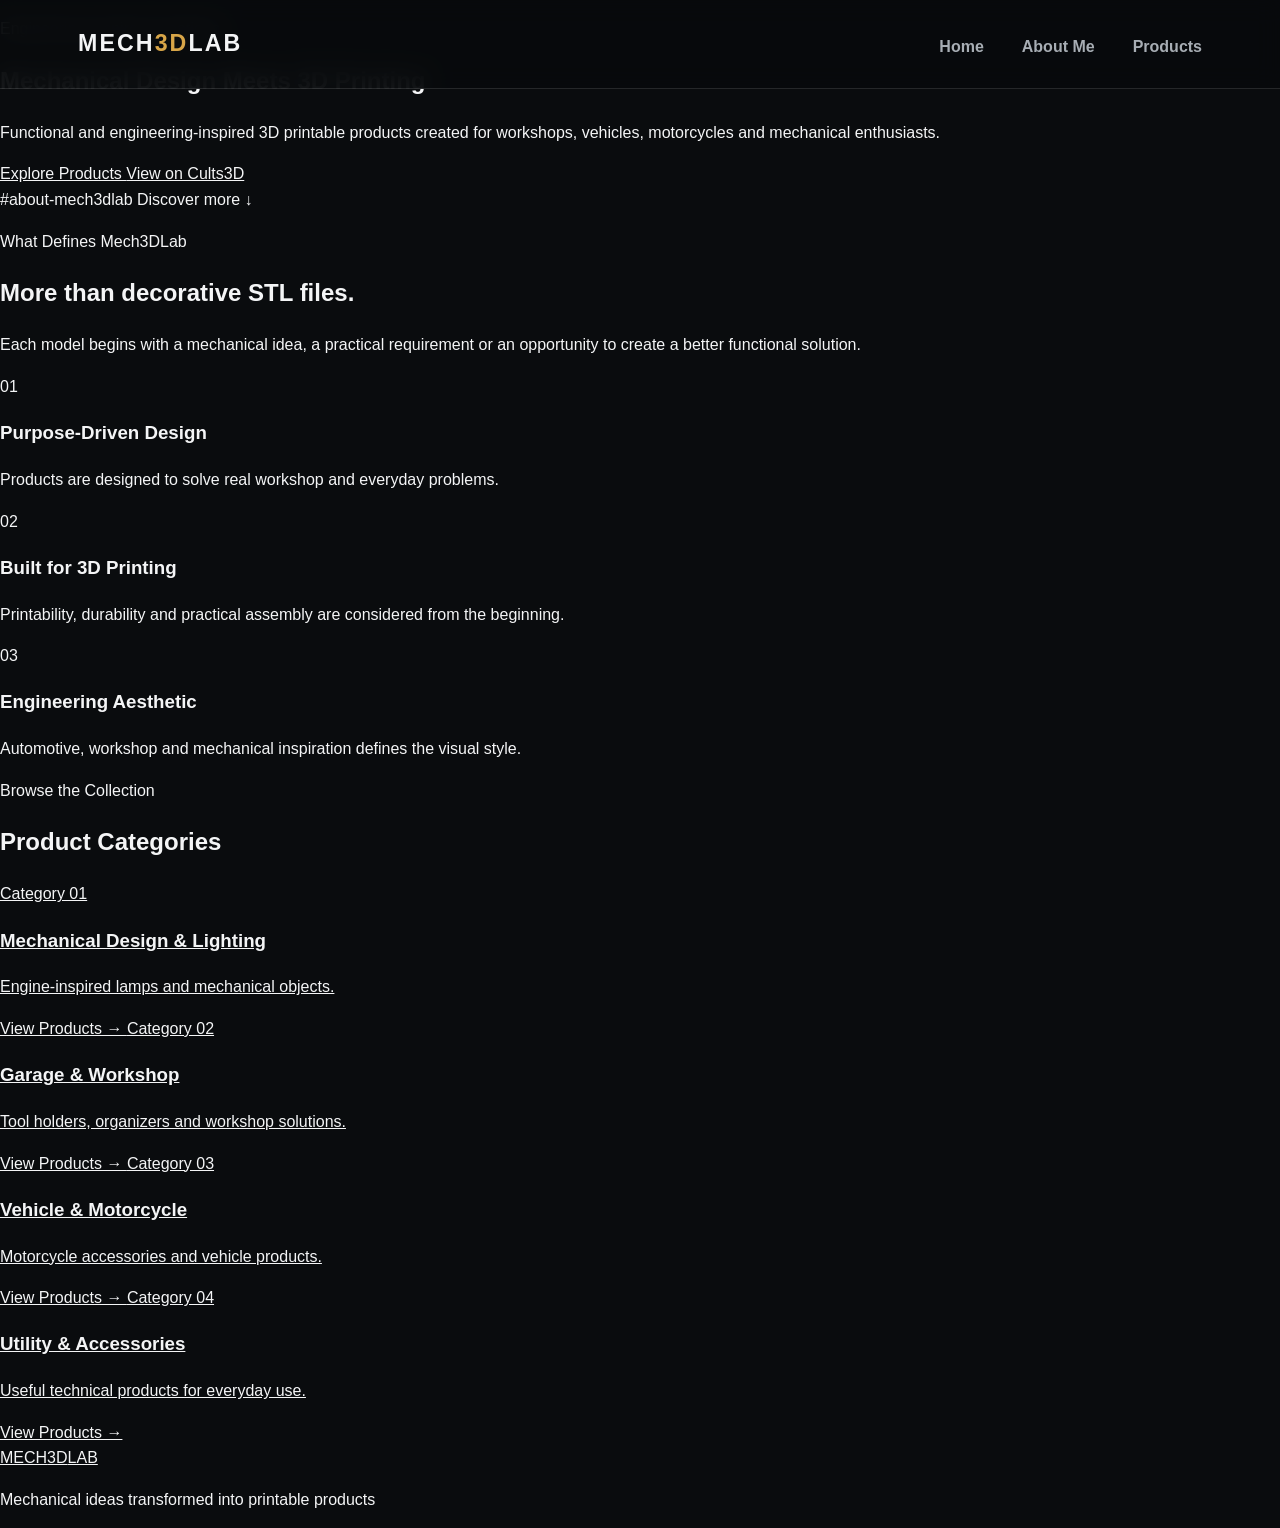
==== commit 17ef5b21: "Update index.html" ====
--- a/index.html
+++ b/index.html
@@ -100,6 +100,16 @@
 
         </div>
 
+        #about-mech3dlab
+
+            <span>
+                Discover more
+            </span>
+
+            <span class="scroll-arrow">
+                ↓
+            </span>
+
         </a>
 
     </section>
@@ -137,3 +147,176 @@
 
                 <h3>
                     Purpose-Driven Design
+                </h3>
+
+                <p>
+                    Products are designed to solve real
+                    workshop and everyday problems.
+                </p>
+
+            </article>
+
+            <article class="feature-card">
+
+                <span class="feature-number">
+                    02
+                </span>
+
+                <h3>
+                    Built for 3D Printing
+                </h3>
+
+                <p>
+                    Printability, durability and practical
+                    assembly are considered from the beginning.
+                </p>
+
+            </article>
+
+            <article class="feature-card">
+
+                <span class="feature-number">
+                    03
+                </span>
+
+                <h3>
+                    Engineering Aesthetic
+                </h3>
+
+                <p>
+                    Automotive, workshop and mechanical
+                    inspiration defines the visual style.
+                </p>
+
+            </article>
+
+        </div>
+
+    </section>
+
+    <section class="categories-section">
+
+        <div class="section-heading">
+
+            <p class="eyebrow">
+                Browse the Collection
+            </p>
+
+            <h2>
+                Product Categories
+            </h2>
+
+        </div>
+
+        <div class="category-grid">
+
+            <a
+                class="category-card"
+                href="products.html#mechanical"
+            >
+
+                <span class="category-number">
+                    Category 01
+                </span>
+
+                <h3>
+                    Mechanical Design & Lighting
+                </h3>
+
+                <p>
+                    Engine-inspired lamps and mechanical objects.
+                </p>
+
+                <span class="category-link">
+                    View Products →
+                </span>
+
+            </a>
+
+            <a
+                class="category-card"
+                href="products.html#workshop"
+            >
+
+                <span class="category-number">
+                    Category 02
+                </span>
+
+                <h3>
+                    Garage & Workshop
+                </h3>
+
+                <p>
+                    Tool holders, organizers and workshop solutions.
+                </p>
+
+                <span class="category-link">
+                    View Products →
+                </span>
+
+            </a>
+
+            <a
+                class="category-card"
+                href="products.html#vehicle"
+            >
+
+                <span class="category-number">
+                    Category 03
+                </span>
+
+                <h3>
+                    Vehicle & Motorcycle
+                </h3>
+
+                <p>
+                    Motorcycle accessories and vehicle products.
+                </p>
+
+                <span class="category-link">
+                    View Products →
+                </span>
+
+            </a>
+
+            <a
+                class="category-card"
+                href="products.html#utility"
+            >
+
+                <span class="category-number">
+                    Category 04
+                </span>
+
+                <h3>
+                    Utility & Accessories
+                </h3>
+
+                <p>
+                    Useful technical products for everyday use.
+                </p>
+
+                <span class="category-link">
+                    View Products →
+                </span>
+
+            </a>
+
+        </div>
+
+    </section>
+
+</main>
+
+<footer class="site-footer">
+
+    <div class="footer-content">
+
+        <div>
+
+            <a class="footer-brand" href="index.html">
+                MECH<span>3D</span>LAB
+            </a>
+
+            <p>
+                Mechanical ideas transformed into printable products
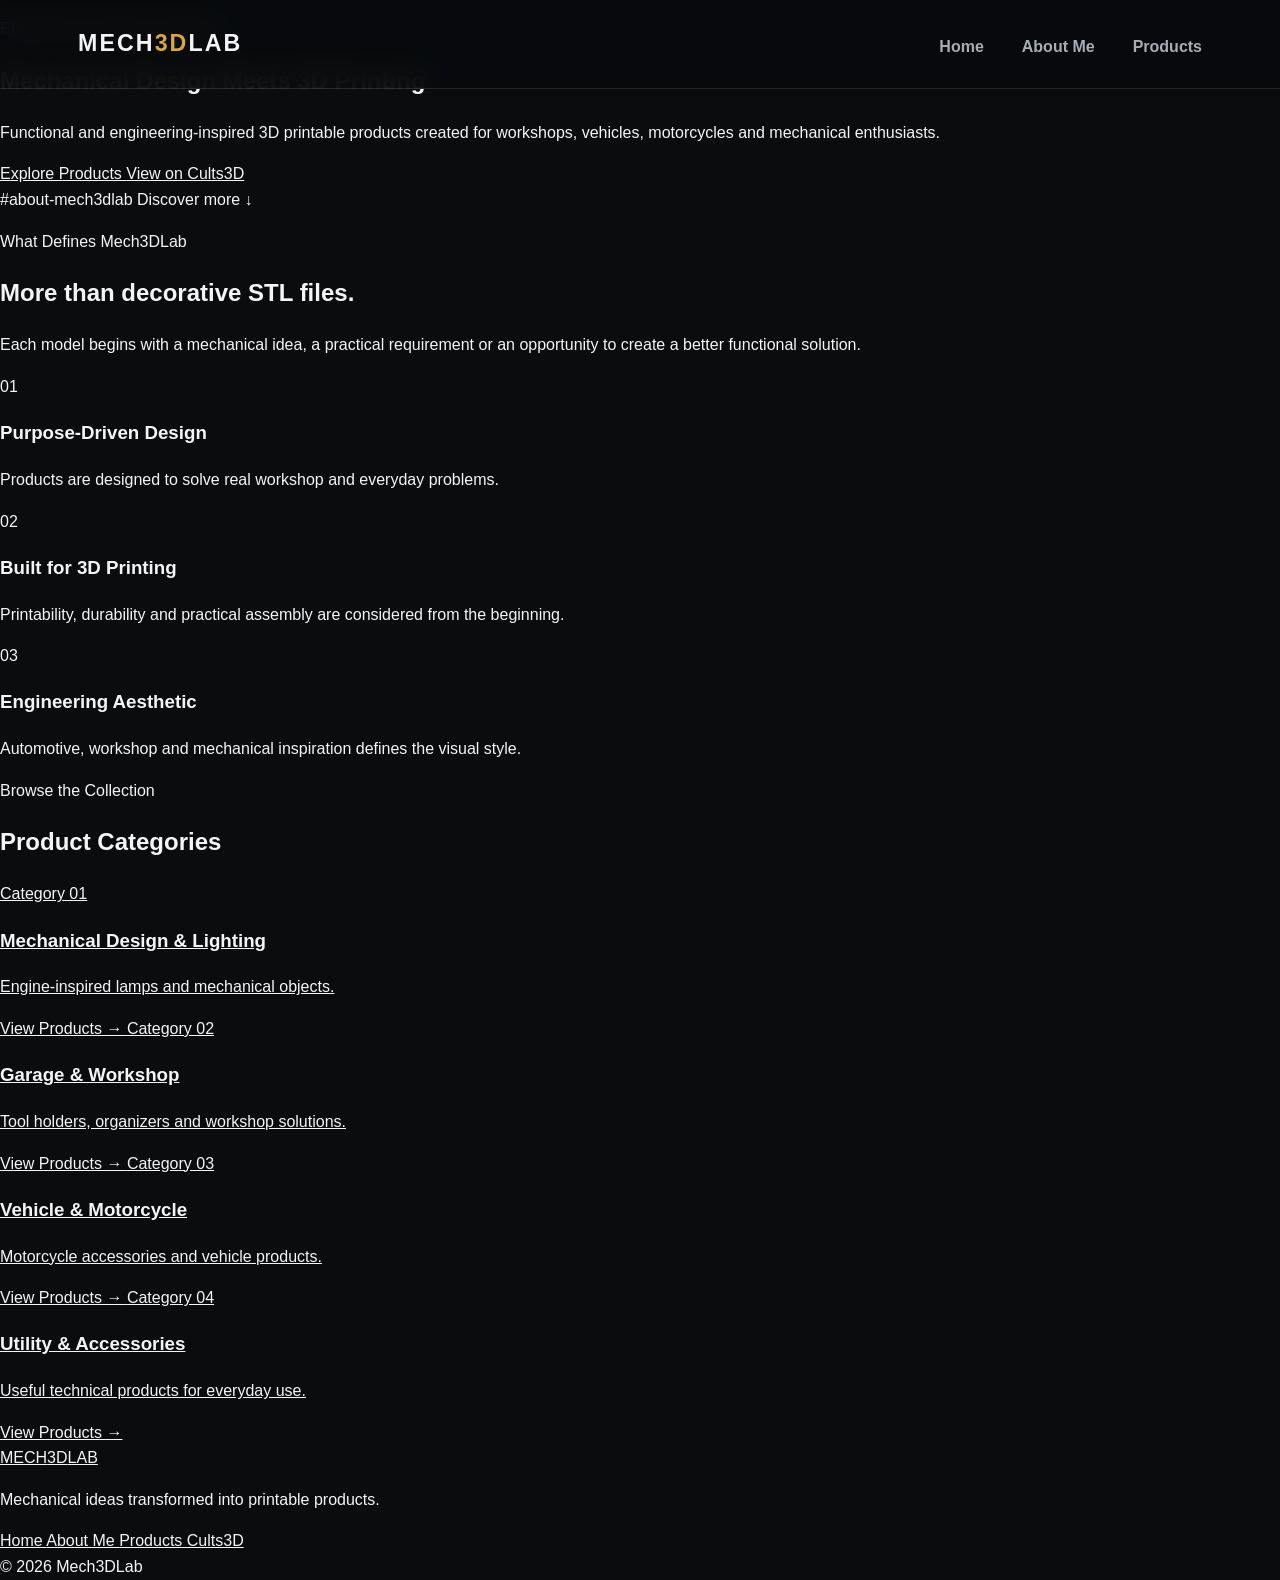
==== commit c3eff265: "Update index.html" ====
--- a/index.html
+++ b/index.html
@@ -319,4 +319,42 @@
             </a>
 
             <p>
-                Mechanical ideas transformed into printable products
+                Mechanical ideas transformed into printable products.
+            </p>
+
+        </div>
+
+        <div class="footer-links">
+
+            <a href="index.html">
+                Home
+            </a>
+
+            <a href="about.html">
+                About Me
+            </a>
+
+            <a href="products.html">
+                Products
+            </a>
+
+            <a
+                href="https://cults3d.com/en/users/HushWall/3d-models"
+                target="_blank"
+                rel="noopener"
+            >
+                Cults3D
+            </a>
+
+        </div>
+
+    </div>
+
+    <div class="footer-bottom">
+        © 2026 Mech3DLab
+    </div>
+
+</footer>
+
+</body>
+</html>
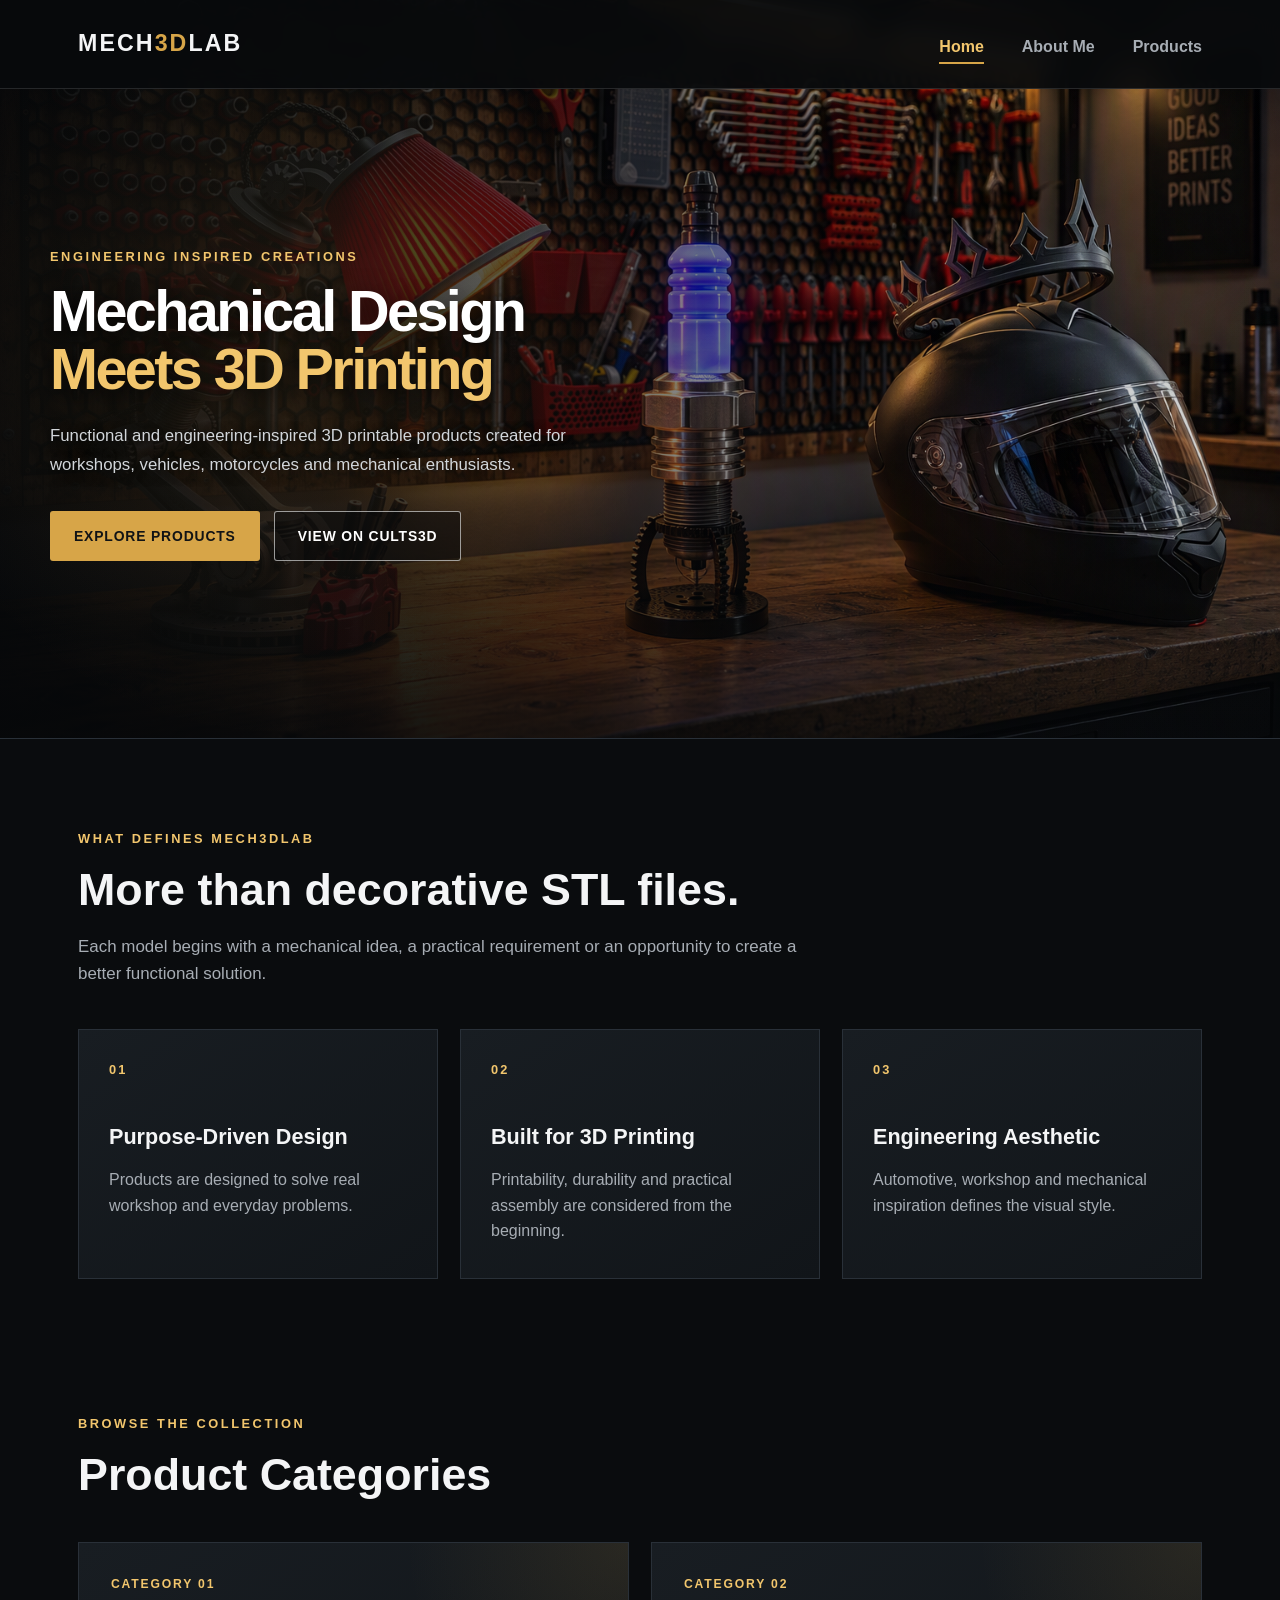
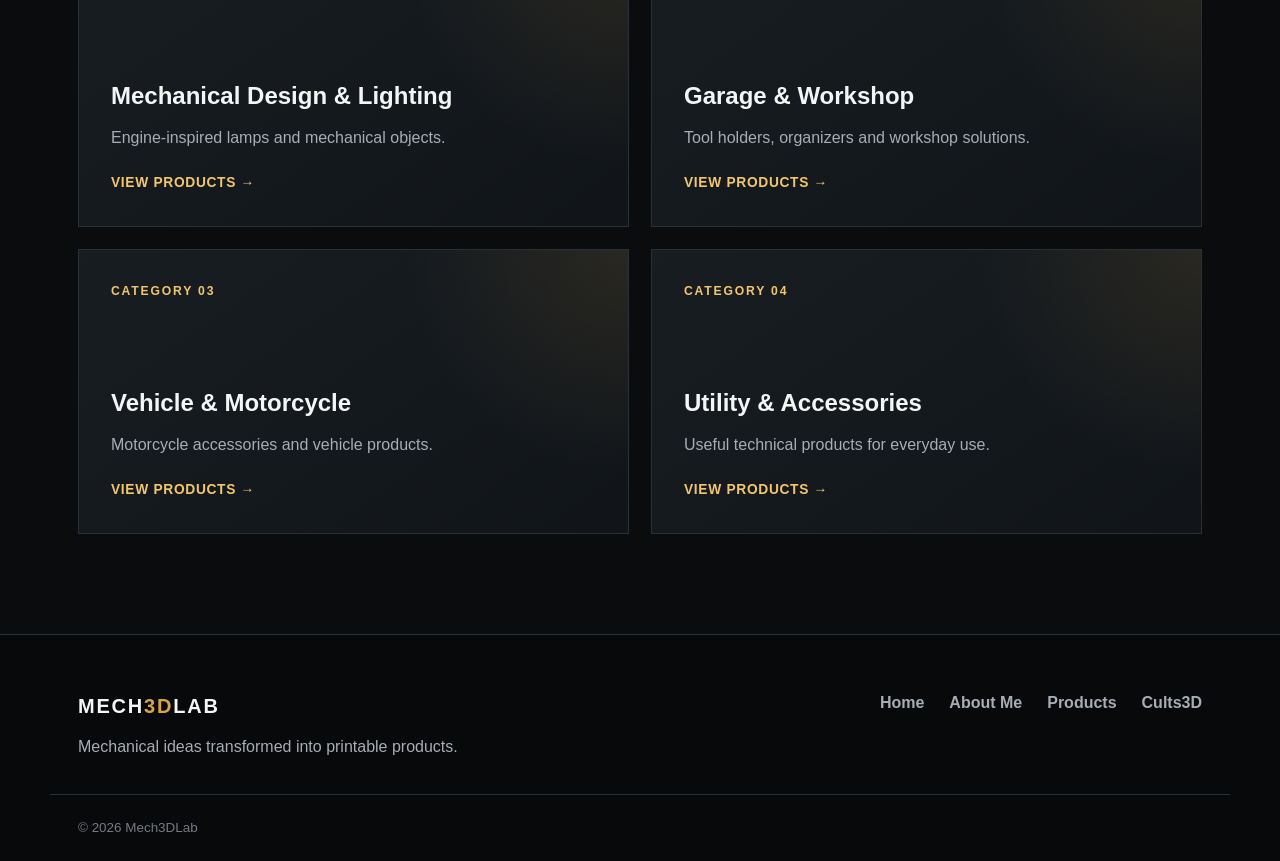
==== commit 24fa8fcc: "Update index.html" ====
--- a/index.html
+++ b/index.html
@@ -100,17 +100,6 @@
 
         </div>
 
-        #about-mech3dlab
-
-            <span>
-                Discover more
-            </span>
-
-            <span class="scroll-arrow">
-                ↓
-            </span>
-
-        </a>
 
     </section>
 
--- a/styles.css
+++ b/styles.css
@@ -97,4 +97,527 @@
 .navigation-links a::after {
     content: "";
     position: absolute;
-    right: 0
+    right: 0;
+    bottom: 21px;
+    left: 0;
+    height: 2px;
+    background: var(--accent);
+    transform: scaleX(0);
+    transform-origin: center;
+    transition: transform 0.2s ease;
+}
+
+.navigation-links a:hover,
+.navigation-links a.active {
+    color: var(--accent-light);
+}
+
+.navigation-links a:hover::after,
+.navigation-links a.active::after {
+    transform: scaleX(1);
+}
+
+/* HERO BANNER */
+
+.hero {
+    position: relative;
+    width: 100%;
+    min-height: 82vh;
+    padding: 145px 28px 75px;
+    display: flex;
+    align-items: center;
+    overflow: hidden;
+
+    background-image:
+        linear-gradient(
+            90deg,
+            rgba(5, 7, 9, 0.94) 0%,
+            rgba(5, 7, 9, 0.82) 27%,
+            rgba(5, 7, 9, 0.46) 52%,
+            rgba(5, 7, 9, 0.14) 78%,
+            rgba(5, 7, 9, 0.08) 100%
+        ),
+        linear-gradient(
+            0deg,
+            rgba(5, 7, 9, 0.72) 0%,
+            rgba(5, 7, 9, 0.08) 38%
+        ),
+        url("mech3dlab_banner.png");
+
+    background-repeat: no-repeat;
+    background-position: center center;
+    background-size: cover;
+}
+
+.hero-shade {
+    position: absolute;
+    inset: 0;
+    z-index: 1;
+    pointer-events: none;
+    background:
+        radial-gradient(
+            circle at 22% 48%,
+            rgba(215, 165, 72, 0.10),
+            transparent 36%
+        );
+}
+
+.hero-content {
+    position: relative;
+    z-index: 2;
+    width: 100%;
+    max-width: var(--maximum-width);
+    margin: 0 auto;
+}
+
+.eyebrow {
+    margin: 0 0 16px;
+    color: var(--accent-light);
+    font-size: 0.8rem;
+    font-weight: 900;
+    letter-spacing: 0.2em;
+    text-transform: uppercase;
+}
+
+.hero h1 {
+    max-width: 690px;
+    margin: 0;
+    color: #ffffff;
+    font-size: clamp(2.55rem, 4.5vw, 4.8rem);
+    font-weight: 900;
+    letter-spacing: -0.045em;
+    line-height: 1;
+    text-shadow: 0 5px 25px rgba(0, 0, 0, 0.75);
+}
+
+.hero h1 span {
+    display: block;
+    color: var(--accent-light);
+}
+
+.hero-description {
+    max-width: 590px;
+    margin: 24px 0 0;
+    color: #d2d6da;
+    font-size: 1.05rem;
+    line-height: 1.7;
+    text-shadow: 0 3px 14px rgba(0, 0, 0, 0.85);
+}
+
+.hero-buttons {
+    display: flex;
+    flex-wrap: wrap;
+    gap: 14px;
+    margin-top: 32px;
+}
+
+/* BUTTONS */
+
+.button {
+    min-height: 50px;
+    padding: 0 23px;
+    display: inline-flex;
+    align-items: center;
+    justify-content: center;
+    border: 1px solid transparent;
+    border-radius: 3px;
+    font-size: 0.87rem;
+    font-weight: 900;
+    letter-spacing: 0.06em;
+    text-decoration: none;
+    text-transform: uppercase;
+    transition:
+        transform 0.2s ease,
+        background-color 0.2s ease,
+        border-color 0.2s ease;
+}
+
+.button:hover {
+    transform: translateY(-2px);
+}
+
+.button-primary {
+    background: var(--accent);
+    color: #111315;
+}
+
+.button-primary:hover {
+    background: var(--accent-light);
+}
+
+.button-secondary {
+    border-color: rgba(255, 255, 255, 0.58);
+    background: rgba(8, 10, 12, 0.48);
+    color: #ffffff;
+}
+
+.button-secondary:hover {
+    border-color: var(--accent-light);
+    background: rgba(8, 10, 12, 0.85);
+}
+
+/* SCROLL INDICATOR */
+
+.scroll-indicator {
+    position: absolute;
+    bottom: 22px;
+    left: 50%;
+    z-index: 3;
+    display: flex;
+    flex-direction: column;
+    align-items: center;
+    color: rgba(255, 255, 255, 0.78);
+    font-size: 0.7rem;
+    font-weight: 800;
+    letter-spacing: 0.12em;
+    text-decoration: none;
+    text-transform: uppercase;
+    transform: translateX(-50%);
+}
+
+.scroll-arrow {
+    margin-top: 3px;
+    color: var(--accent-light);
+    font-size: 1.35rem;
+    line-height: 1;
+}
+
+/* CONTENT BELOW BANNER */
+
+.content-section,
+.categories-section {
+    position: relative;
+    z-index: 5;
+    width: 100%;
+    max-width: none;
+    margin: 0;
+    padding: 90px max(
+        28px,
+        calc((100vw - var(--maximum-width)) / 2 + 28px)
+    );
+    background: var(--background);
+}
+
+.content-section {
+    border-top: 1px solid var(--border);
+}
+
+.categories-section {
+    padding-top: 45px;
+    padding-bottom: 100px;
+}
+
+.section-heading {
+    max-width: 760px;
+    margin-bottom: 42px;
+}
+
+.section-heading h2 {
+    margin: 0 0 18px;
+    font-size: clamp(2rem, 3.5vw, 3.2rem);
+    line-height: 1.1;
+}
+
+.section-description {
+    margin: 0;
+    color: var(--muted);
+    font-size: 1.06rem;
+}
+
+/* FEATURE CARDS */
+
+.feature-grid {
+    width: 100%;
+    max-width: var(--maximum-width);
+    display: grid;
+    grid-template-columns: repeat(3, minmax(0, 1fr));
+    gap: 22px;
+}
+
+.feature-card {
+    min-height: 250px;
+    padding: 30px;
+    border: 1px solid var(--border);
+    background:
+        linear-gradient(
+            145deg,
+            var(--surface-light),
+            var(--surface)
+        );
+}
+
+.feature-number {
+    display: block;
+    margin-bottom: 40px;
+    color: var(--accent-light);
+    font-size: 0.8rem;
+    font-weight: 900;
+    letter-spacing: 0.16em;
+}
+
+.feature-card h3 {
+    margin: 0 0 12px;
+    font-size: 1.35rem;
+}
+
+.feature-card p {
+    margin: 0;
+    color: var(--muted);
+}
+
+/* PRODUCT CATEGORIES */
+
+.category-grid {
+    width: 100%;
+    max-width: var(--maximum-width);
+    display: grid;
+    grid-template-columns: repeat(2, minmax(0, 1fr));
+    gap: 22px;
+}
+
+.category-card {
+    min-height: 285px;
+    padding: 32px;
+    display: flex;
+    flex-direction: column;
+    justify-content: flex-end;
+    border: 1px solid var(--border);
+    background:
+        radial-gradient(
+            circle at 100% 0%,
+            rgba(215, 165, 72, 0.11),
+            transparent 36%
+        ),
+        linear-gradient(
+            145deg,
+            var(--surface-light),
+            var(--surface)
+        );
+    text-decoration: none;
+    transition:
+        border-color 0.2s ease,
+        transform 0.2s ease;
+}
+
+.category-card:hover {
+    border-color: var(--accent);
+    transform: translateY(-3px);
+}
+
+.category-number {
+    margin-bottom: auto;
+    color: var(--accent-light);
+    font-size: 0.76rem;
+    font-weight: 900;
+    letter-spacing: 0.15em;
+    text-transform: uppercase;
+}
+
+.category-card h3 {
+    margin: 40px 0 10px;
+    font-size: 1.5rem;
+}
+
+.category-card p {
+    max-width: 470px;
+    margin: 0;
+    color: var(--muted);
+}
+
+.category-link {
+    margin-top: 21px;
+    color: var(--accent-light);
+    font-size: 0.86rem;
+    font-weight: 900;
+    letter-spacing: 0.05em;
+    text-transform: uppercase;
+}
+
+/* FOOTER */
+
+.site-footer {
+    border-top: 1px solid var(--border);
+    background: #07090a;
+}
+
+.footer-content {
+    max-width: var(--maximum-width);
+    margin: 0 auto;
+    padding: 55px 28px 35px;
+    display: flex;
+    justify-content: space-between;
+    gap: 40px;
+}
+
+.footer-brand {
+    color: var(--text);
+    font-size: 1.25rem;
+    font-weight: 900;
+    letter-spacing: 0.09em;
+    text-decoration: none;
+}
+
+.footer-brand span {
+    color: var(--accent);
+}
+
+.footer-content p {
+    max-width: 450px;
+    margin: 12px 0 0;
+    color: var(--muted);
+}
+
+.footer-links {
+    display: flex;
+    flex-wrap: wrap;
+    align-content: flex-start;
+    gap: 25px;
+}
+
+.footer-links a {
+    color: var(--muted);
+    font-weight: 700;
+    text-decoration: none;
+}
+
+.footer-links a:hover {
+    color: var(--accent-light);
+}
+
+.footer-bottom {
+    max-width: var(--maximum-width);
+    margin: 0 auto;
+    padding: 22px 28px;
+    border-top: 1px solid var(--border);
+    color: #747b82;
+    font-size: 0.84rem;
+}
+
+/* TABLETS */
+
+@media (max-width: 900px) {
+
+    .feature-grid {
+        grid-template-columns: 1fr;
+    }
+
+    .hero {
+        min-height: 80vh;
+        background-position: 58% center;
+    }
+
+    .hero-content {
+        padding-right: 15%;
+    }
+
+}
+
+/* MOBILE */
+
+@media (max-width: 720px) {
+
+    .site-header {
+        position: absolute;
+    }
+
+    .navigation {
+        min-height: auto;
+        padding-top: 18px;
+        padding-bottom: 18px;
+        flex-direction: column;
+        gap: 12px;
+    }
+
+    .navigation-links {
+        width: 100%;
+        justify-content: center;
+        gap: 23px;
+    }
+
+    .navigation-links a {
+        padding: 4px 0 10px;
+        font-size: 0.87rem;
+    }
+
+    .navigation-links a::after {
+        bottom: 3px;
+    }
+
+    .hero {
+        min-height: 100svh;
+        padding-top: 158px;
+        padding-bottom: 65px;
+        background-position: 61% center;
+    }
+
+    .hero::before {
+        content: "";
+        position: absolute;
+        inset: 0;
+        z-index: 1;
+        background: rgba(5, 7, 9, 0.22);
+    }
+
+    .hero-content {
+        z-index: 2;
+        padding-right: 0;
+    }
+
+    .hero h1 {
+        font-size: clamp(2.45rem, 12vw, 4.2rem);
+    }
+
+    .hero-description {
+        max-width: 520px;
+        font-size: 1rem;
+    }
+
+    .category-grid {
+        grid-template-columns: 1fr;
+    }
+
+    .footer-content {
+        flex-direction: column;
+    }
+
+}
+
+/* SMALL MOBILE */
+
+@media (max-width: 460px) {
+
+    .navigation {
+        padding-right: 18px;
+        padding-left: 18px;
+    }
+
+    .navigation-links {
+        gap: 15px;
+    }
+
+    .hero,
+    .content-section,
+    .categories-section {
+        padding-right: 18px;
+        padding-left: 18px;
+    }
+
+    .hero-buttons {
+        flex-direction: column;
+        align-items: stretch;
+    }
+
+    .button {
+        width: 100%;
+    }
+
+    .scroll-indicator {
+        display: none;
+    }
+
+    .feature-card,
+    .category-card {
+        padding: 25px;
+    }
+
+}
